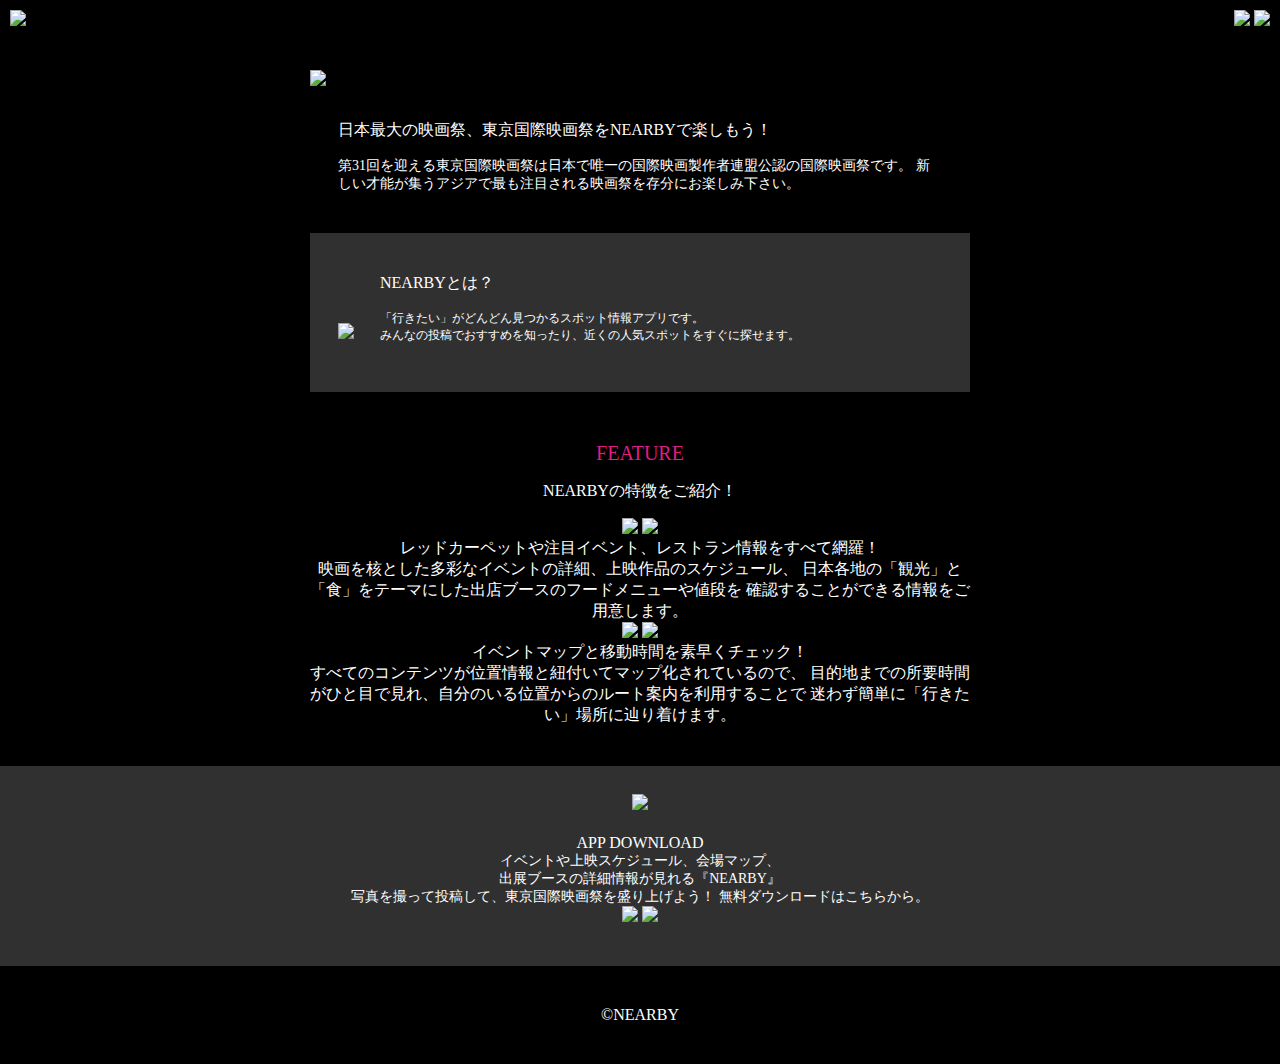
==== nearby_copy/practice.html @ 4fc9bc73 "ファイル整理" ====
<!DOCTYPE html>
<html lang="ja">
  <head>
    <meta charset="utf-8">
    <title>(copy)日本最大の映画祭…とかいうやつ)</title>
    <link rel="icon" href="favicon.png">
    <meta name="description" content="課題のためのページです">
    <link rel="stylesheet" href="stylesheet.css" >
  </head>
  <body>
    <header>
      <img class="icon1" src="logo.svg">
      <div class="store">
        <img src="app_store.svg">
        <img src="google_play.svg">
      </div>
    </header>
    <div class="container">
      <img class="eyecatch" src="eyecatch.svg">
      <div class="title_script">
        <div class="title_main">日本最大の映画祭、東京国際映画祭をNEARBYで楽しもう！</div>
        <div class="description">
          第31回を迎える東京国際映画祭は日本で唯一の国際映画製作者連盟公認の国際映画祭です。
          新しい才能が集うアジアで最も注目される映画祭を存分にお楽しみ下さい。
        </div>
      </div>
      <div class="concept">
        <img class="conceptlogo" src="logo_vertical.svg">
        <div class="conceptdescription">
          <div class="bold">NEARBYとは？</div>
          <p class="fs12">「行きたい」がどんどん見つかるスポット情報アプリです。</p>
          <p class="fs12">みんなの投稿でおすすめを知ったり、近くの人気スポットをすぐに探せます。<p>
        </div>
      </div>
      <div class="feasture">
        <div class=feature_title>
          FEATURE
        </div>
        <p>NEARBYの特徴をご紹介！</p>
        <div class=point1>
          <img src="point1.svg">
          <img src="iphone_1.svg">
        </div>
        <div>レッドカーペットや注目イベント、レストラン情報をすべて網羅！</div>
        <div>
        映画を核とした多彩なイベントの詳細、上映作品のスケジュール、
        日本各地の「観光」と「食」をテーマにした出店ブースのフードメニューや値段を
        確認することができる情報をご用意します。
        </div>
        <div class=point2>
          <img src="point2.svg">
          <img src="iphone_2.svg">
        </div>
        <div>イベントマップと移動時間を素早くチェック！</div>
        <div>
        すべてのコンテンツが位置情報と紐付いてマップ化されているので、
        目的地までの所要時間がひと目で見れ、自分のいる位置からのルート案内を利用することで
        迷わず簡単に「行きたい」場所に辿り着けます。
        </div>
      </div>
    </div>
    <footer>
      <div class="footer-contents">
        <div class="logo_horizontal">
          <img src="logo_horizontal.svg">
        </div>
        <div>APP DOWNLOAD</div>
        <p>イベントや上映スケジュール、会場マップ、</p>
        <p>出展ブースの詳細情報が見れる『NEARBY』</p>
        <p>写真を撮って投稿して、東京国際映画祭を盛り上げよう！ 無料ダウンロードはこちらから。</p>
        <div class="download-logo">
          <img src="app_store.svg">
          <img src="google_play.svg">
        </div>
      </div>
      <div class="copyright">
        ©NEARBY
      </div>
    </footer>
  </body>
---- nearby_copy/stylesheet.css ----
body {
  height: 100vh;
  flex-direction: column;
  background-color: #000;
  max-width: 100% !important;
  margin: 0 auto;
  color: #fff;
}

header{
  background-color: #000 !important;
  padding: : 10px 10px !important;
  margin: 10px 10px;
  justify-content: space-between;
  height: 50px;
  display: flex;
  position: sticky;
  top: 0;
}

.icon1{
  height:50px;
}

.store{
  display: inline-block;
  float: right;
}

.container{
  max-width: 660px !important;
  padding: 0;
  margin: 0 auto;
}

.eyecatch{
  width: 100%;
  object-fit: contain;
}

.title_script{
  padding: 30px 28px 40px 28px;
}

.title_main{
  margin-bottom: 16px;
}

.description{
  font-size: 14px;
  -webkit-font-smoothing: antialiased;
}

.concept{
  background-color: #303030;
  padding: 40px 28px 32px 28px;
}

.conceptlogo{
  width: 80px;
  max-height: 100%;
  margin-right: 22px;
}

.bold{
  margin-bottom: 16px;

}

.conceptdescription{
  display: inline-block;
}

.fs12{
  margin: 0;
  font-size: 12px;
}

.feasture{
  padding: 50px 0 40px 0;
  text-align: center;
}

.feature_title{
  color:#DE1E83;
  font-size: 20px;
}

.pointsvg{
  position: absolute;
  max-width: 100%;
}

.point{
  position: relative;
}

.point2{
  position: relative;
}



.footer-contents{
  background-color: #303030;
  text-align: center;
  padding: 28px 30px 40px 30px;
}

.logo_horizontal{
  margin-bottom: 20px;
}

.appdownload{
  margin-bottom: 20px;
}

.footer-contents p{
  margin: 0;
  padding: 0;
  font-size: 14px;
  -webkit-font-smoothing: antialiased;
}

.mb32{
  margin-bottom: 32px !important;
}

.copyright{
  text-align: center;
  padding: 40px 0px;
}
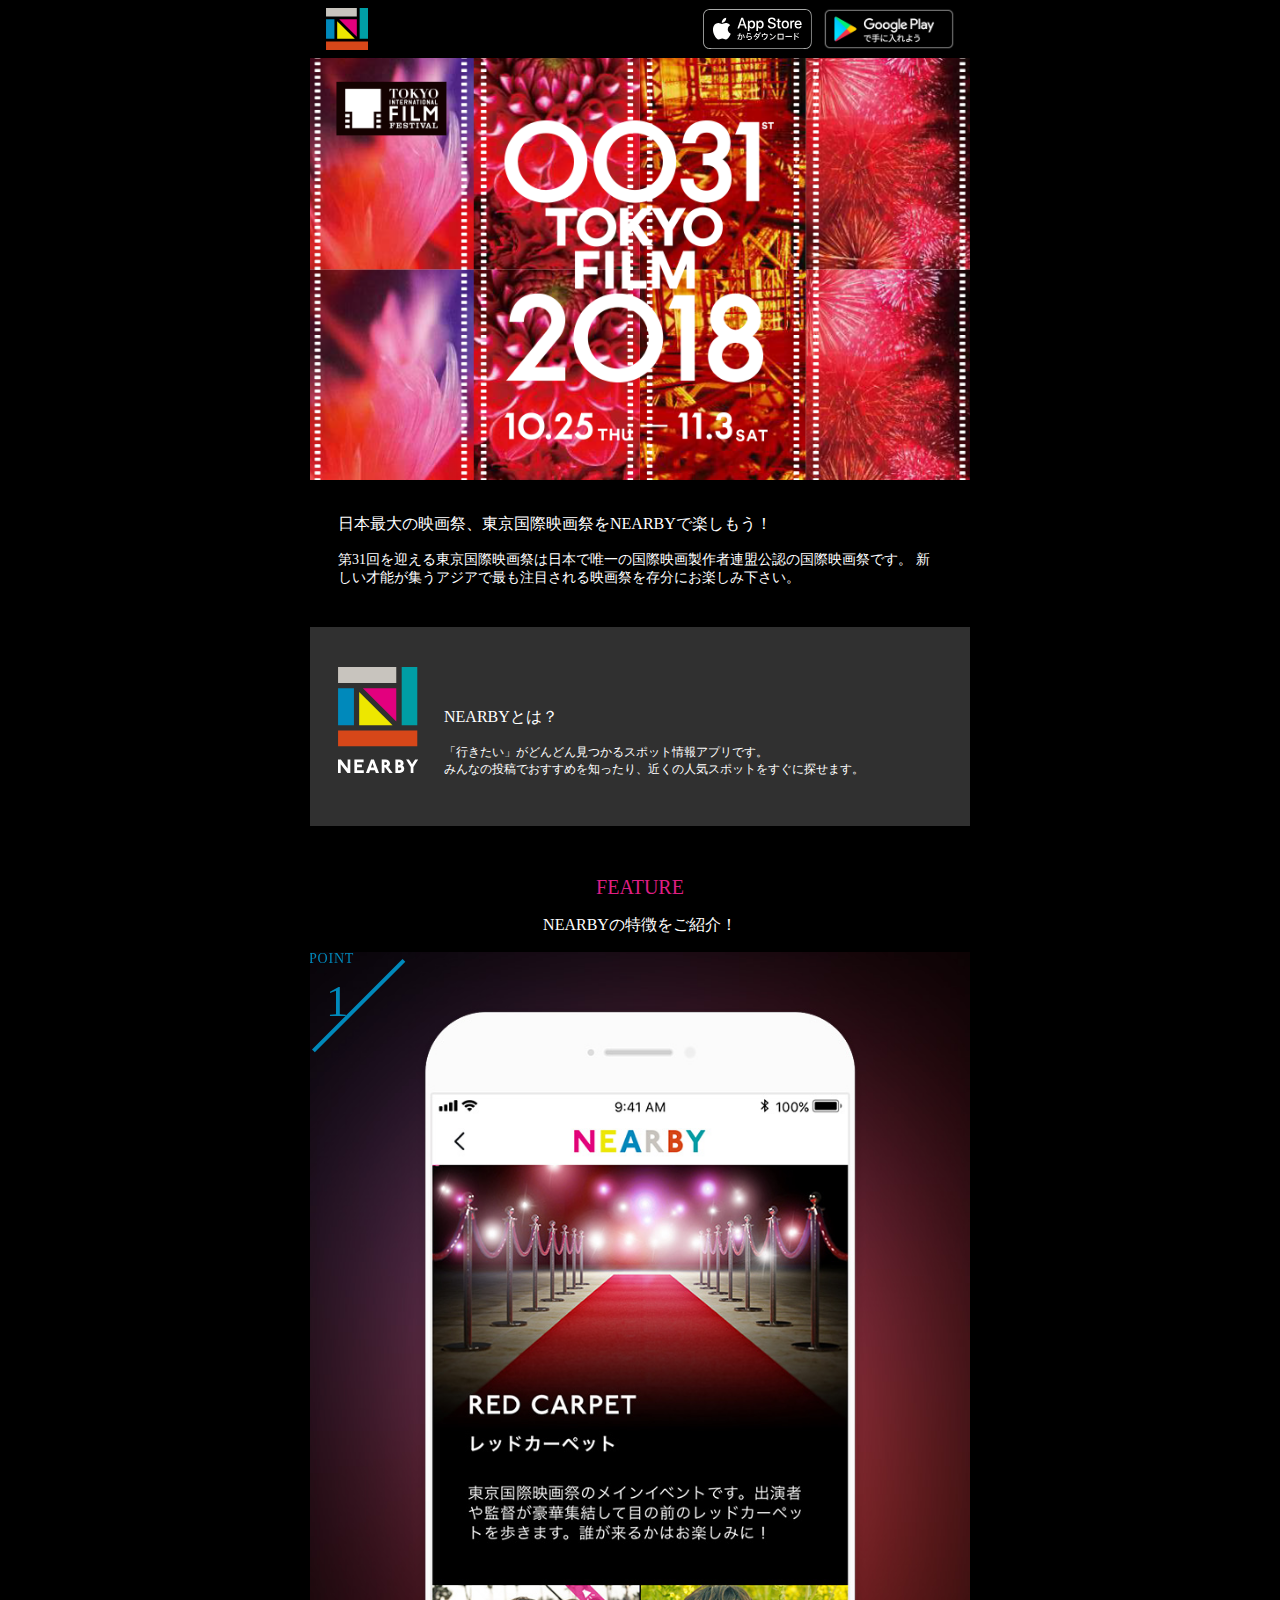
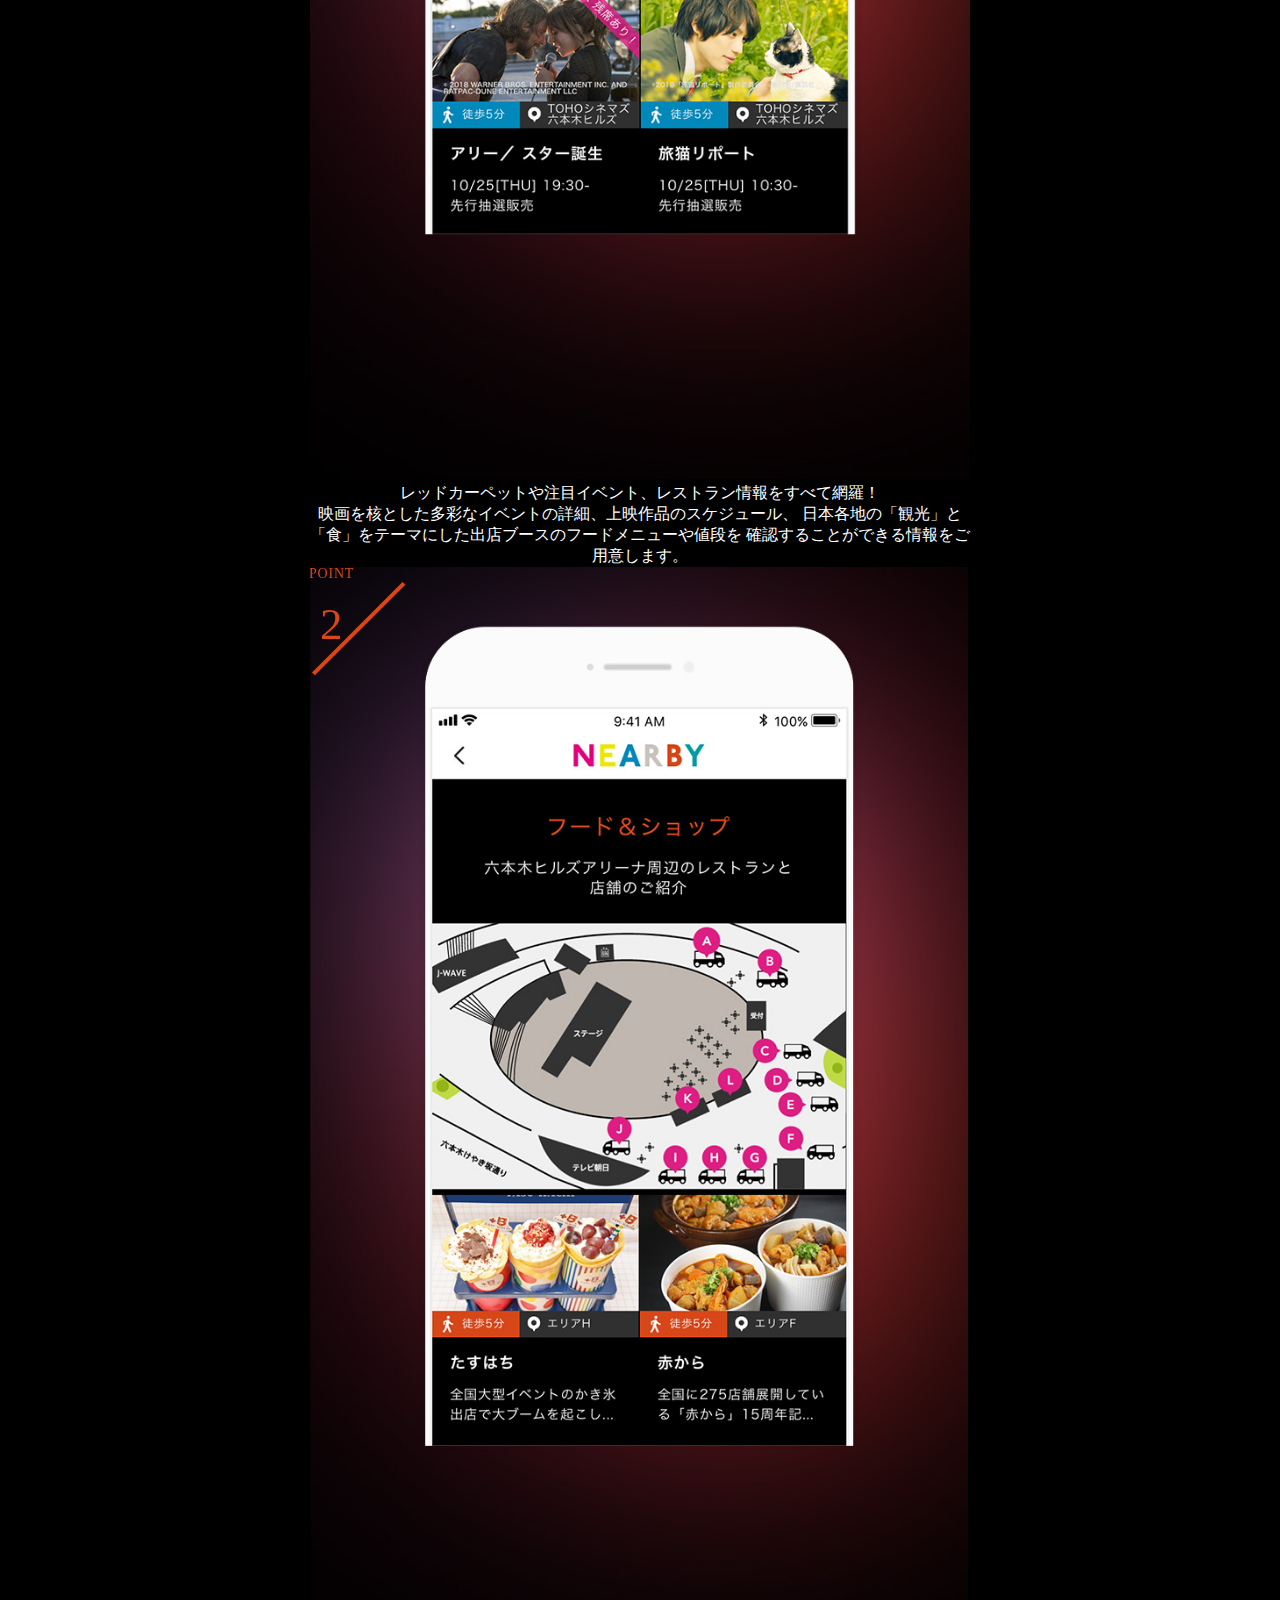
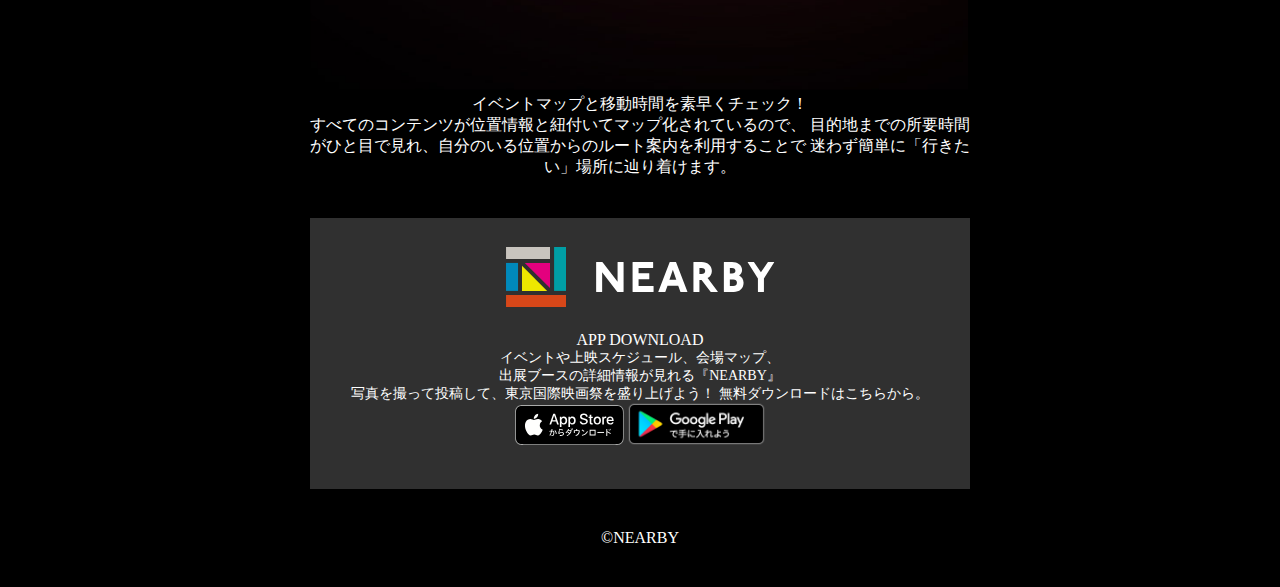
==== commit 0054980d: "Merge pull request #4 from supermuscles/feature/html_correct" ====
--- a/nearby_copy/practice.html
+++ b/nearby_copy/practice.html
@@ -3,78 +3,80 @@
   <head>
     <meta charset="utf-8">
     <title>(copy)日本最大の映画祭…とかいうやつ)</title>
-    <link rel="icon" href="favicon.png">
+    <link rel="icon" type="image/svg" href="image/logo.svg">
     <meta name="description" content="課題のためのページです">
     <link rel="stylesheet" href="stylesheet.css" >
   </head>
   <body>
-    <header>
-      <img class="icon1" src="logo.svg">
-      <div class="store">
-        <img src="app_store.svg">
-        <img src="google_play.svg">
-      </div>
-    </header>
     <div class="container">
-      <img class="eyecatch" src="eyecatch.svg">
-      <div class="title_script">
-        <div class="title_main">日本最大の映画祭、東京国際映画祭をNEARBYで楽しもう！</div>
-        <div class="description">
-          第31回を迎える東京国際映画祭は日本で唯一の国際映画製作者連盟公認の国際映画祭です。
-          新しい才能が集うアジアで最も注目される映画祭を存分にお楽しみ下さい。
+      <header>
+        <img class="icon1" src="image/logo.svg">
+        <div class="store">
+          <a class="appstore_container" href="https://itunes.apple.com/jp/app/nearby/id1345863107?mt=8"></a>
+            <img class="appstore" src="image/app_store.svg">
+          <a class="googleplay_container" href="https://play.google.com/store/apps/details?id=jp.fctry.nearby"></a>
+            <img class="googleplay" src="image/google_play.svg">
         </div>
-      </div>
-      <div class="concept">
-        <img class="conceptlogo" src="logo_vertical.svg">
-        <div class="conceptdescription">
-          <div class="bold">NEARBYとは？</div>
-          <p class="fs12">「行きたい」がどんどん見つかるスポット情報アプリです。</p>
-          <p class="fs12">みんなの投稿でおすすめを知ったり、近くの人気スポットをすぐに探せます。<p>
+      </header>
+        <img class="eyecatch" src="image/eyecatch.svg">
+        <div class="title_script">
+          <div class="title_main">日本最大の映画祭、東京国際映画祭をNEARBYで楽しもう！</div>
+          <div class="description">
+            第31回を迎える東京国際映画祭は日本で唯一の国際映画製作者連盟公認の国際映画祭です。
+            新しい才能が集うアジアで最も注目される映画祭を存分にお楽しみ下さい。
+          </div>
         </div>
-      </div>
-      <div class="feasture">
-        <div class=feature_title>
-          FEATURE
+        <div class="concept">
+          <img class="conceptlogo" src="image/logo_vertical.svg">
+          <div class="conceptdescription">
+            <div class="bold">NEARBYとは？</div>
+            <p class="fs12">「行きたい」がどんどん見つかるスポット情報アプリです。</p>
+            <p class="fs12">みんなの投稿でおすすめを知ったり、近くの人気スポットをすぐに探せます。<p>
+          </div>
         </div>
-        <p>NEARBYの特徴をご紹介！</p>
-        <div class=point1>
-          <img src="point1.svg">
-          <img src="iphone_1.svg">
+        <div class="feasture">
+          <div class=feature_title>
+            FEATURE
+          </div>
+          <p>NEARBYの特徴をご紹介！</p>
+          <div class=point1>
+            <img class="point1tag" src="image/point1.svg">
+            <img class="iphone1" src="image/iphone_1.svg">
+          </div>
+          <div>レッドカーペットや注目イベント、レストラン情報をすべて網羅！</div>
+          <div>
+          映画を核とした多彩なイベントの詳細、上映作品のスケジュール、
+          日本各地の「観光」と「食」をテーマにした出店ブースのフードメニューや値段を
+          確認することができる情報をご用意します。
+          </div>
+          <div class=point2>
+            <img class="point2tag" src="image/point2.svg">
+            <img class="iphone2" src="image/iphone_2.svg">
+          </div>
+          <div>イベントマップと移動時間を素早くチェック！</div>
+          <div>
+          すべてのコンテンツが位置情報と紐付いてマップ化されているので、
+          目的地までの所要時間がひと目で見れ、自分のいる位置からのルート案内を利用することで
+          迷わず簡単に「行きたい」場所に辿り着けます。
+          </div>
         </div>
-        <div>レッドカーペットや注目イベント、レストラン情報をすべて網羅！</div>
-        <div>
-        映画を核とした多彩なイベントの詳細、上映作品のスケジュール、
-        日本各地の「観光」と「食」をテーマにした出店ブースのフードメニューや値段を
-        確認することができる情報をご用意します。
+       <footer>
+        <div class="footer-contents">
+          <div class="logo_horizontal">
+            <img src="image/logo_horizontal.svg">
+          </div>
+          <div>APP DOWNLOAD</div>
+          <p>イベントや上映スケジュール、会場マップ、</p>
+          <p>出展ブースの詳細情報が見れる『NEARBY』</p>
+          <p>写真を撮って投稿して、東京国際映画祭を盛り上げよう！ 無料ダウンロードはこちらから。</p>
+          <div class="download-logo">
+            <img href="https://itunes.apple.com/jp/app/nearby/id1345863107?mt=8" src="image/app_store.svg">
+            <img src="image/google_play.svg">
+          </div>
         </div>
-        <div class=point2>
-          <img src="point2.svg">
-          <img src="iphone_2.svg">
+        <div class="copyright">
+          ©NEARBY
         </div>
-        <div>イベントマップと移動時間を素早くチェック！</div>
-        <div>
-        すべてのコンテンツが位置情報と紐付いてマップ化されているので、
-        目的地までの所要時間がひと目で見れ、自分のいる位置からのルート案内を利用することで
-        迷わず簡単に「行きたい」場所に辿り着けます。
-        </div>
-      </div>
+      </footer>
     </div>
-    <footer>
-      <div class="footer-contents">
-        <div class="logo_horizontal">
-          <img src="logo_horizontal.svg">
-        </div>
-        <div>APP DOWNLOAD</div>
-        <p>イベントや上映スケジュール、会場マップ、</p>
-        <p>出展ブースの詳細情報が見れる『NEARBY』</p>
-        <p>写真を撮って投稿して、東京国際映画祭を盛り上げよう！ 無料ダウンロードはこちらから。</p>
-        <div class="download-logo">
-          <img src="app_store.svg">
-          <img src="google_play.svg">
-        </div>
-      </div>
-      <div class="copyright">
-        ©NEARBY
-      </div>
-    </footer>
   </body>
--- a/nearby_copy/stylesheet.css
+++ b/nearby_copy/stylesheet.css
@@ -1,5 +1,4 @@
 body {
-  height: 100vh;
   flex-direction: column;
   background-color: #000;
   max-width: 100% !important;
@@ -7,30 +6,39 @@
   color: #fff;
 }
 
-header{
-  background-color: #000 !important;
-  padding: : 10px 10px !important;
-  margin: 10px 10px;
-  justify-content: space-between;
-  height: 50px;
-  display: flex;
-  position: sticky;
-  top: 0;
-}
-
-.icon1{
-  height:50px;
-}
-
-.store{
-  display: inline-block;
-  float: right;
-}
-
 .container{
   max-width: 660px !important;
   padding: 0;
   margin: 0 auto;
+}  
+
+header{
+  background-color: #000 !important;
+  padding: 8px 16px !important;
+  justify-content: space-between;
+  display: flex;
+  position: sticky;
+  top: 0;
+  align-items: center;
+}    
+
+.icon1{
+  height:42px;
+}  
+
+.store{
+  height:40px;
+  display:flex;
+
+}    
+
+.appstore{
+  height:40px;
+  margin-right:12px;
+}
+
+.googleplay{
+  height:40px;
 }
 
 .eyecatch{
@@ -64,7 +72,6 @@
 
 .bold{
   margin-bottom: 16px;
-
 }
 
 .conceptdescription{
@@ -91,15 +98,21 @@
   max-width: 100%;
 }
 
-.point{
-  position: relative;
+.point1tag{
+  position: absolute;
 }
 
-.point2{
-  position: relative;
+.iphone1{
+  width:100%;
 }
 
+.point2tag{
+  position:absolute;
+}
 
+.iphone2{
+  width:100%;
+}
 
 .footer-contents{
   background-color: #303030;
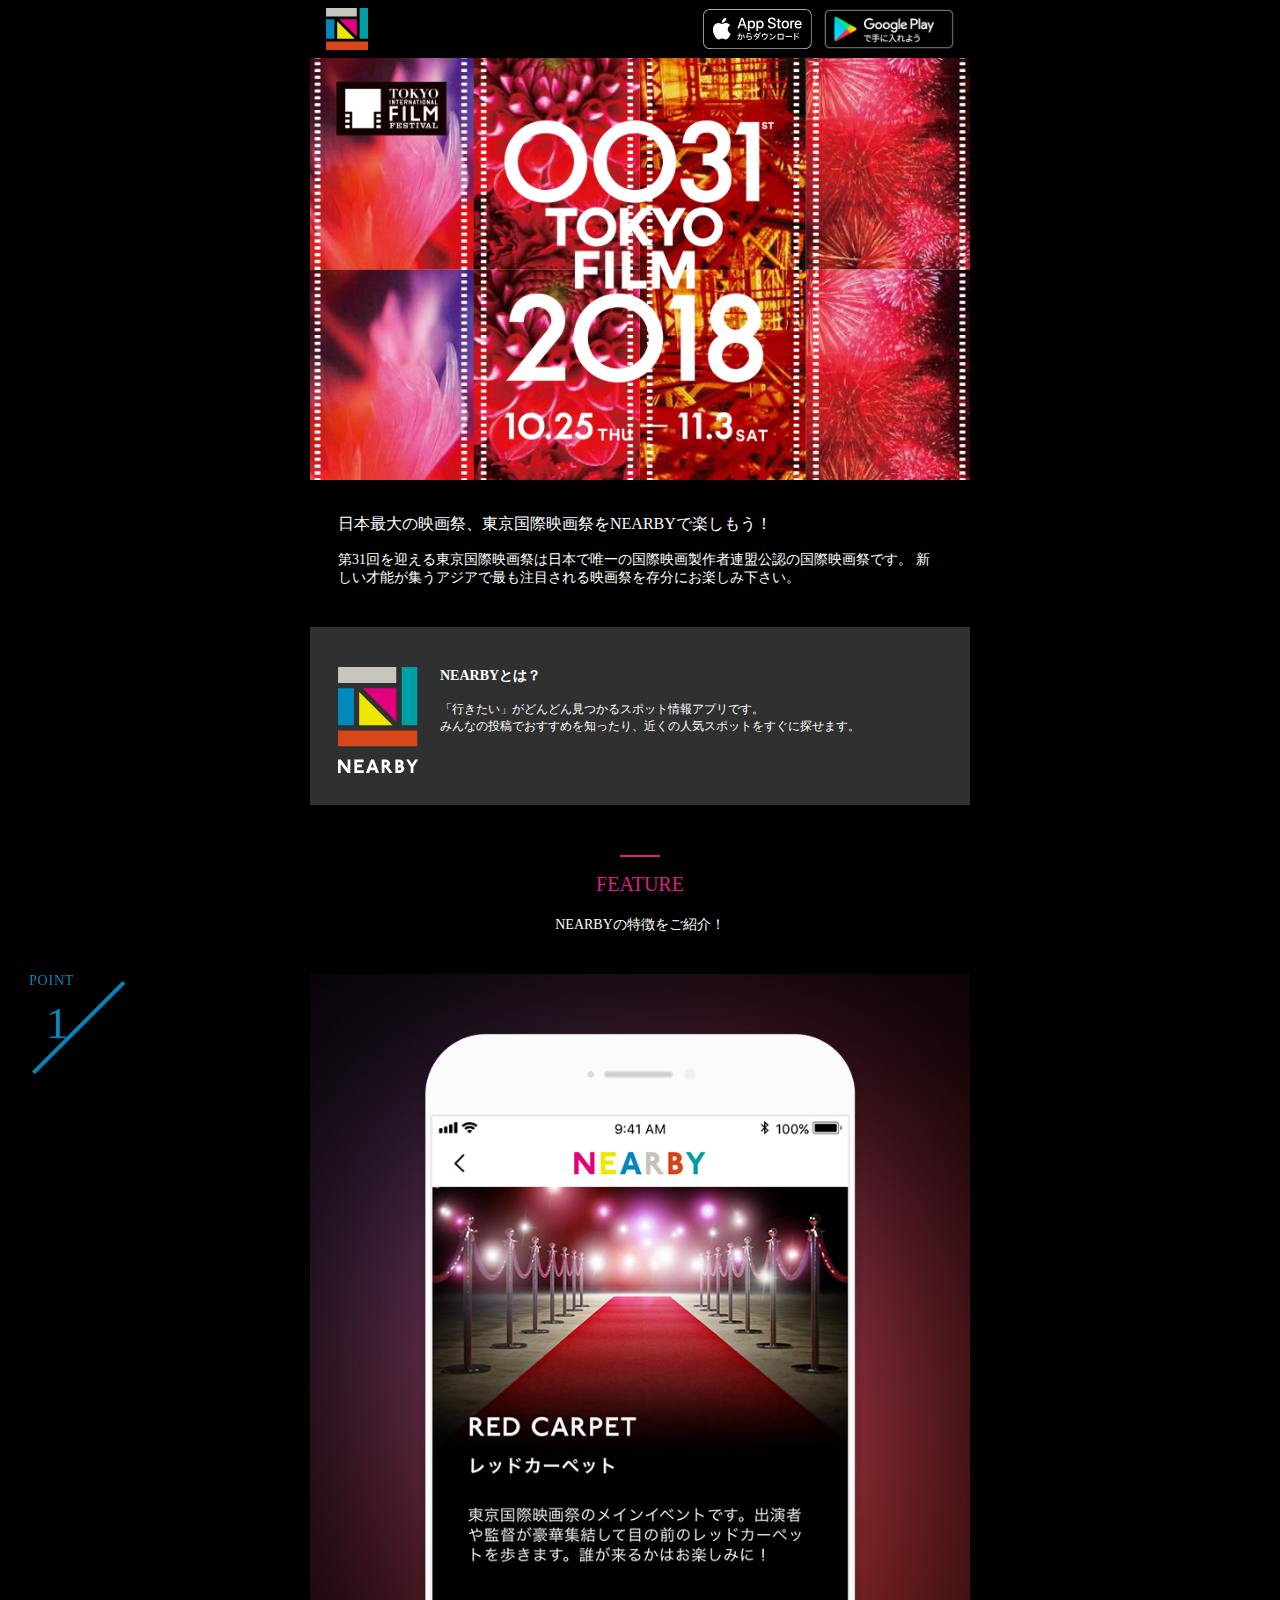
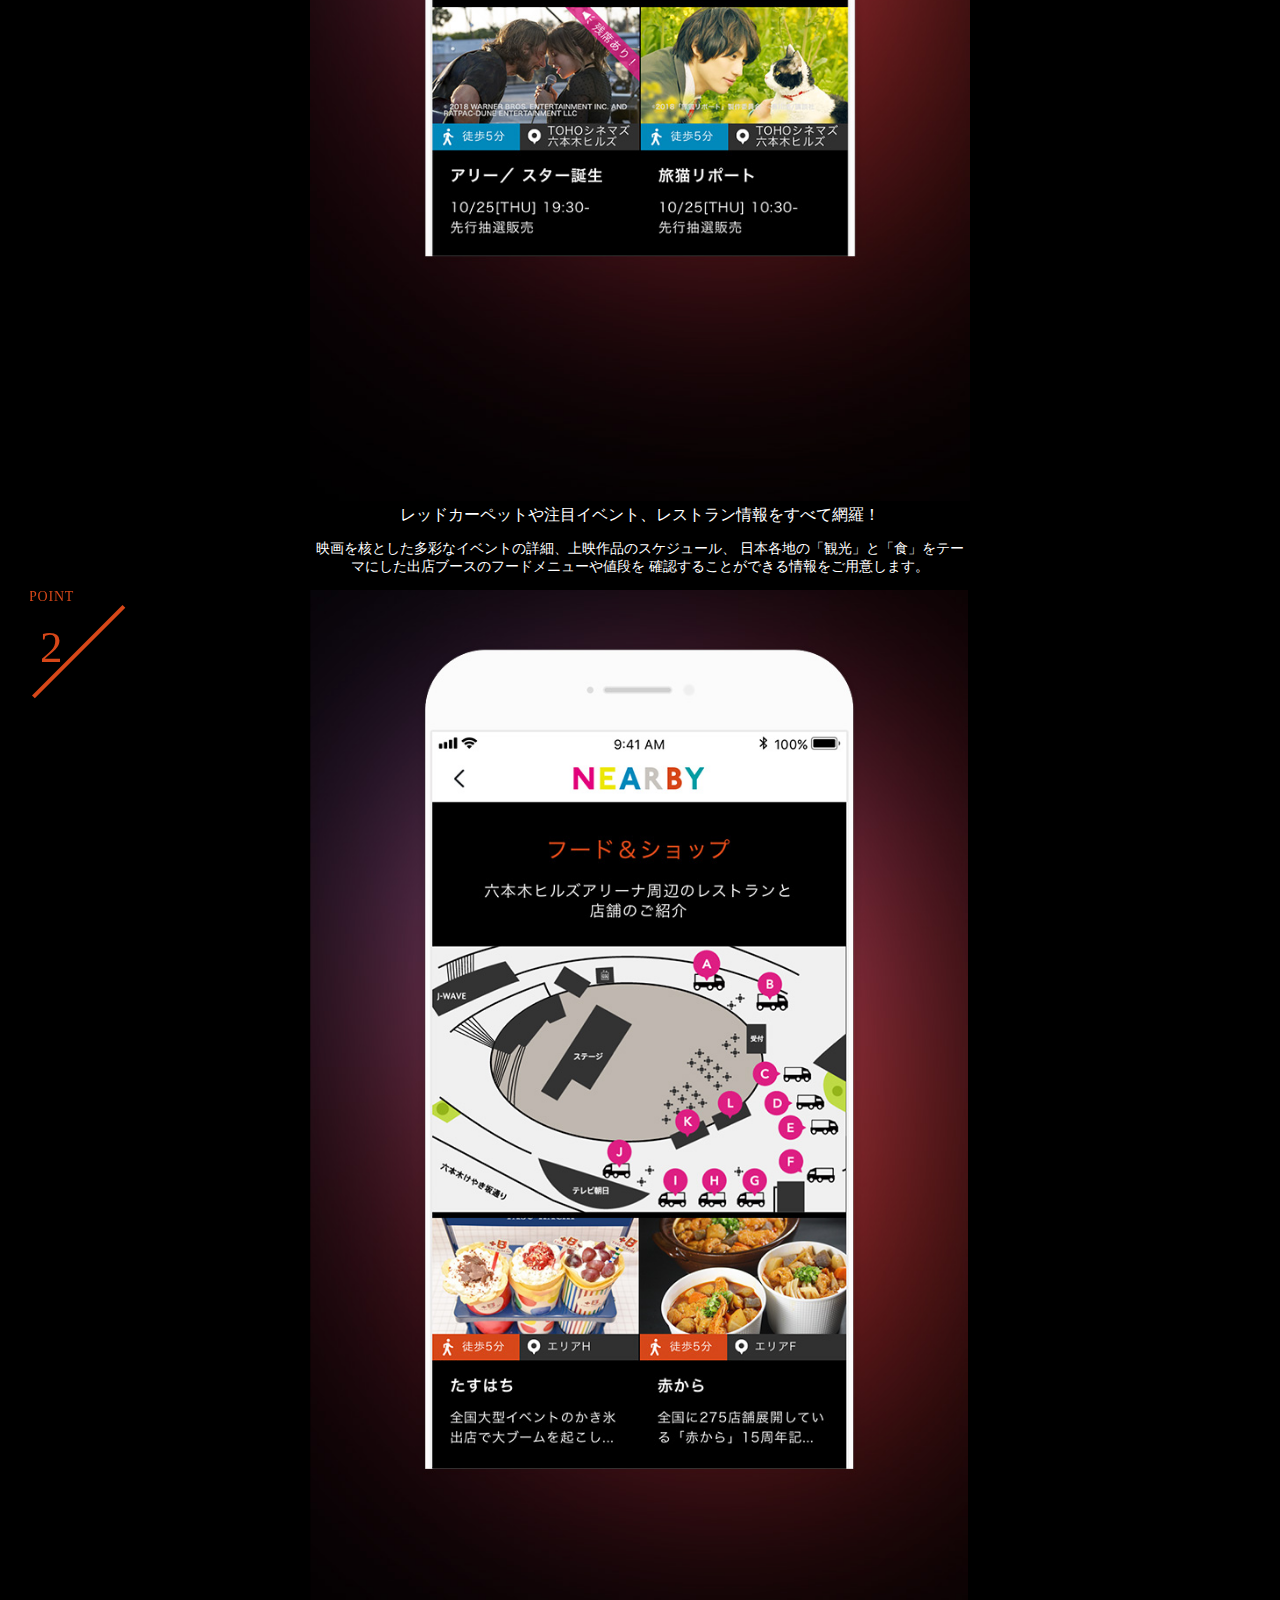
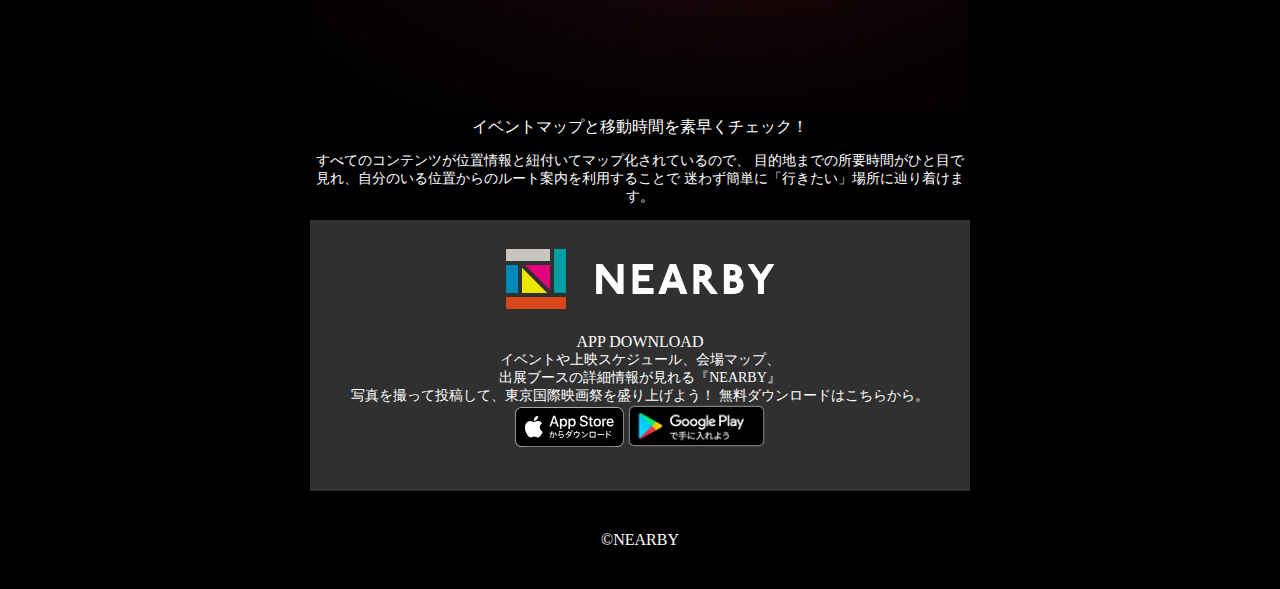
==== commit 3d6e4654: "・（html）特徴紹介にclass追加 ・（html）divをpに変更 ・（css）featureの微調整" ====
--- a/nearby_copy/practice.html
+++ b/nearby_copy/practice.html
@@ -31,34 +31,37 @@
           <div class="conceptdescription">
             <div class="bold">NEARBYとは？</div>
             <p class="fs12">「行きたい」がどんどん見つかるスポット情報アプリです。</p>
-            <p class="fs12">みんなの投稿でおすすめを知ったり、近くの人気スポットをすぐに探せます。<p>
+            <p class="fs12">みんなの投稿でおすすめを知ったり、近くの人気スポットをすぐに探せます。</p>
           </div>
         </div>
         <div class="feasture">
           <div class=feature_title>
+            <div class="pinkborder"></div>
+            <div class="featuretitle">
             FEATURE
+            </div>
+            <p class="introduction">NEARBYの特徴をご紹介！</p>
           </div>
-          <p>NEARBYの特徴をご紹介！</p>
           <div class=point1>
             <img class="point1tag" src="image/point1.svg">
             <img class="iphone1" src="image/iphone_1.svg">
           </div>
           <div>レッドカーペットや注目イベント、レストラン情報をすべて網羅！</div>
-          <div>
+          <p>
           映画を核とした多彩なイベントの詳細、上映作品のスケジュール、
           日本各地の「観光」と「食」をテーマにした出店ブースのフードメニューや値段を
           確認することができる情報をご用意します。
-          </div>
+          </p>
           <div class=point2>
             <img class="point2tag" src="image/point2.svg">
             <img class="iphone2" src="image/iphone_2.svg">
           </div>
           <div>イベントマップと移動時間を素早くチェック！</div>
-          <div>
+          <p>
           すべてのコンテンツが位置情報と紐付いてマップ化されているので、
           目的地までの所要時間がひと目で見れ、自分のいる位置からのルート案内を利用することで
           迷わず簡単に「行きたい」場所に辿り着けます。
-          </div>
+          </p>
         </div>
        <footer>
         <div class="footer-contents">
--- a/nearby_copy/stylesheet.css
+++ b/nearby_copy/stylesheet.css
@@ -4,6 +4,10 @@
   max-width: 100% !important;
   margin: 0 auto;
   color: #fff;
+}
+p{
+  -webkit-font-smoothing: antialiased;
+  font-size: 14px;
 }
 
 .container{
@@ -62,6 +66,7 @@
 .concept{
   background-color: #303030;
   padding: 40px 28px 32px 28px;
+  font-size: 0px;
 }
 
 .conceptlogo{
@@ -72,25 +77,45 @@
 
 .bold{
   margin-bottom: 16px;
+  font-size: 14px;
+  font-weight: bold;
 }
 
 .conceptdescription{
   display: inline-block;
+  vertical-align: top;
 }
 
 .fs12{
   margin: 0;
   font-size: 12px;
+  -webkit-font-smoothing:antialiased;
+}
+
+.feature_title{
+  padding: 50px 0px 40px 0px;
 }
 
 .feasture{
-  padding: 50px 0 40px 0;
   text-align: center;
 }
 
-.feature_title{
+.featuretitle{
   color:#DE1E83;
   font-size: 20px;
+  justify-items: center;
+  margin-bottom: 20px;
+}
+
+.pinkborder{
+  height: 2px;
+  width: 40px;
+  margin: 0px auto 16px auto;
+  background-color: #DE1E83;
+}
+
+.introduction{
+  margin:0;
 }
 
 .pointsvg{
@@ -100,6 +125,7 @@
 
 .point1tag{
   position: absolute;
+  left: 30px;
 }
 
 .iphone1{
@@ -108,6 +134,7 @@
 
 .point2tag{
   position:absolute;
+  left: 30px;
 }
 
 .iphone2{
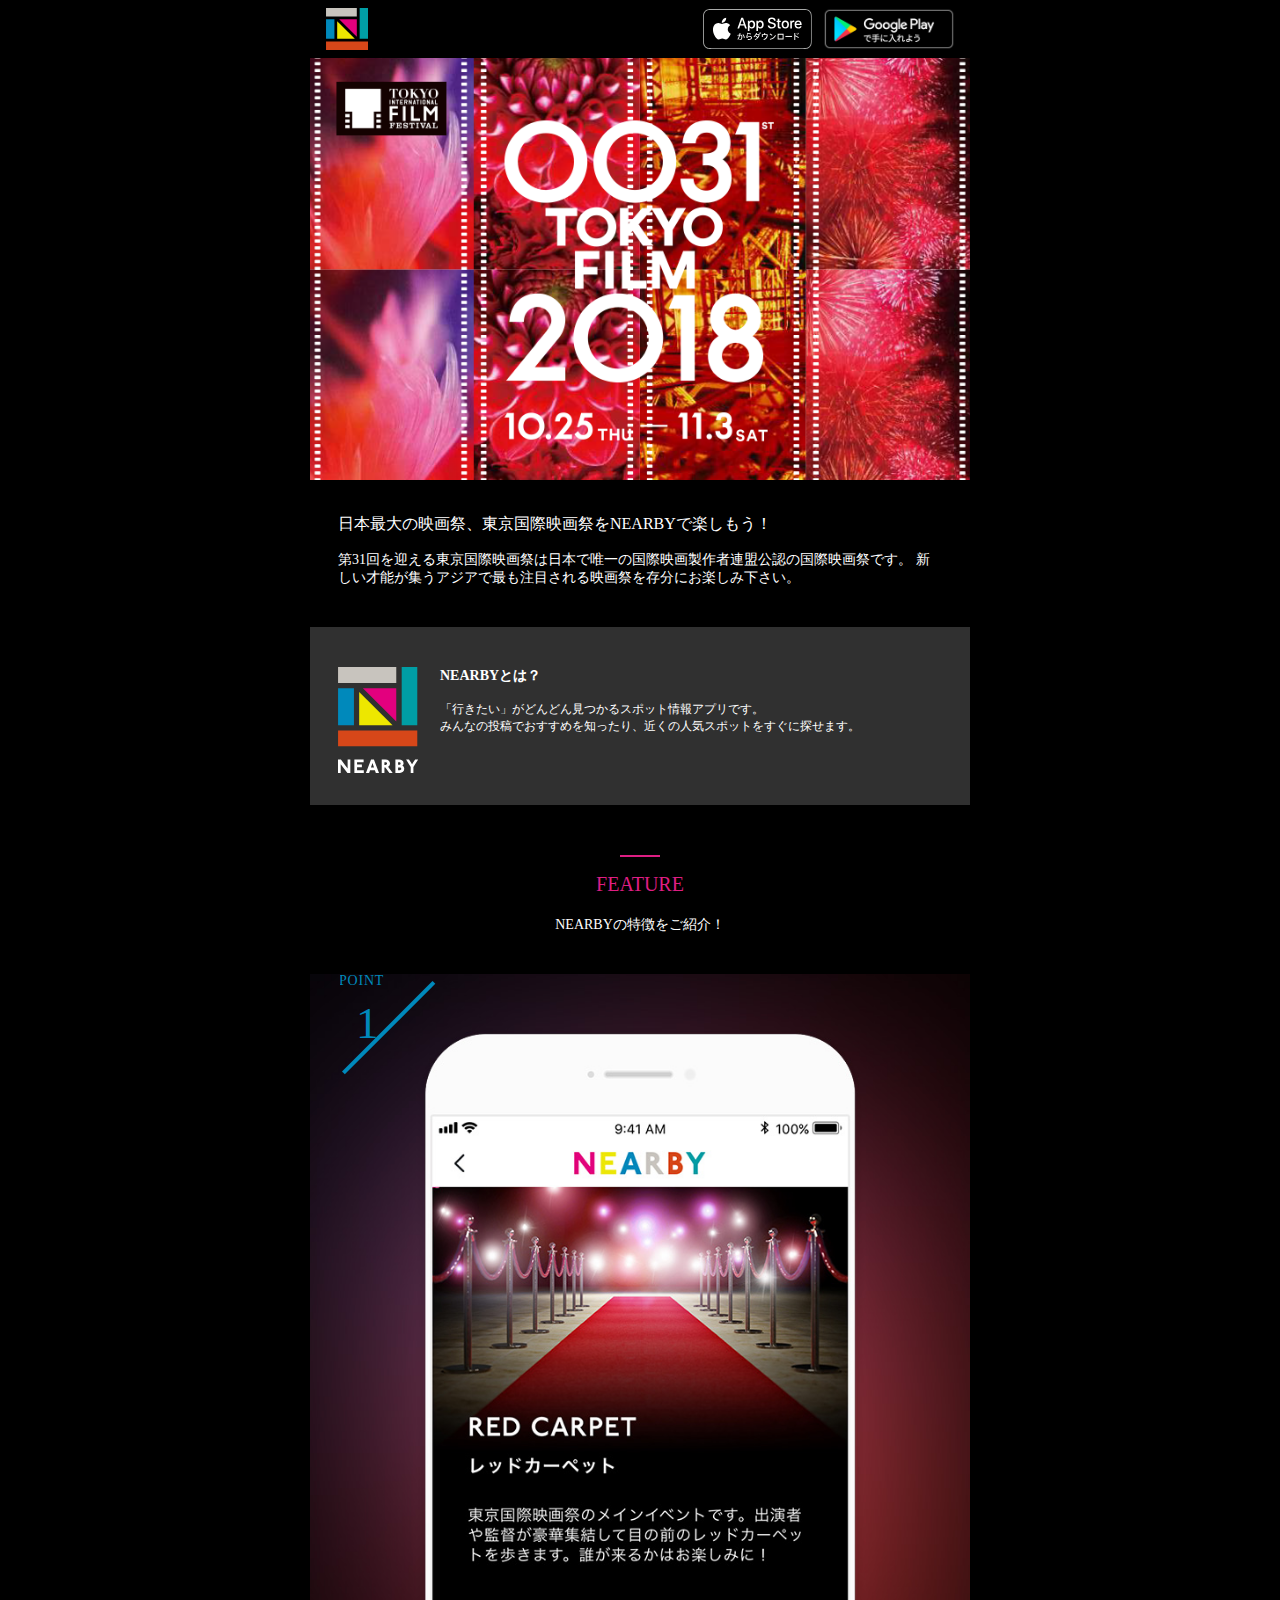
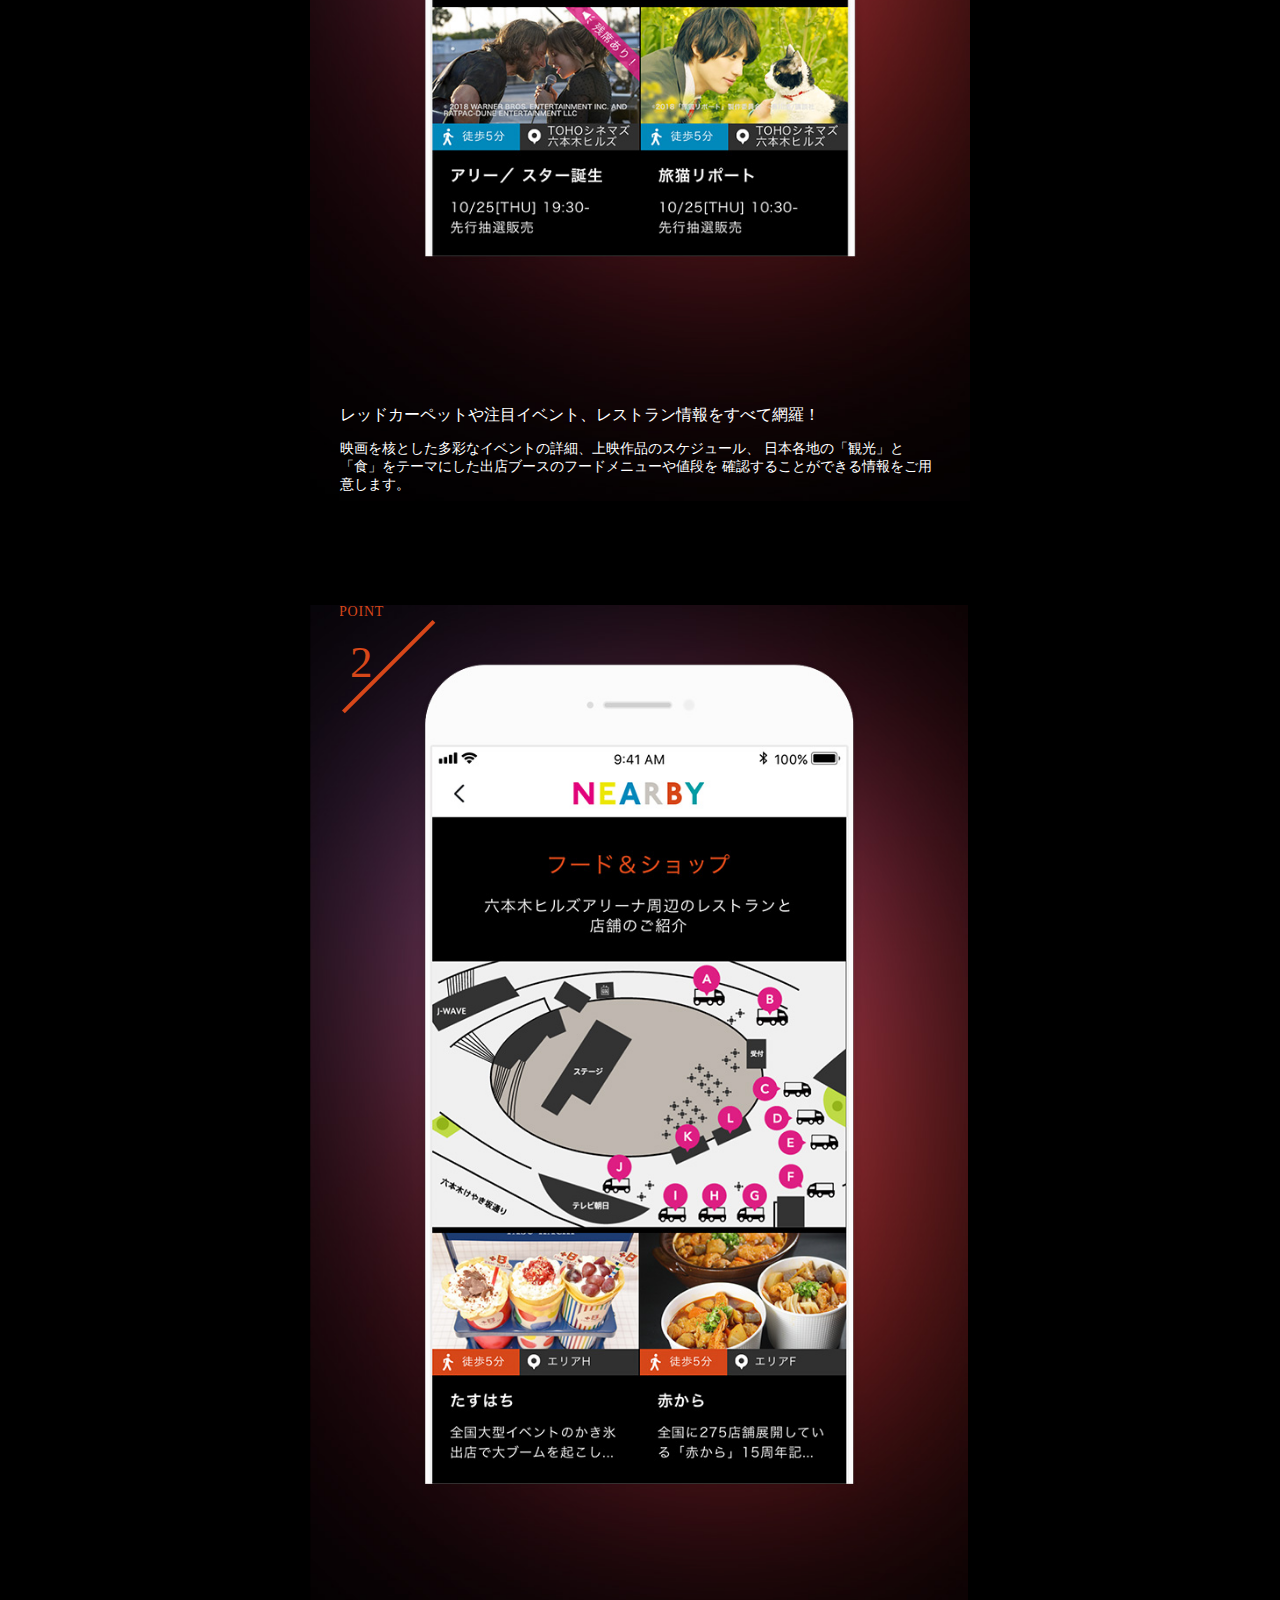
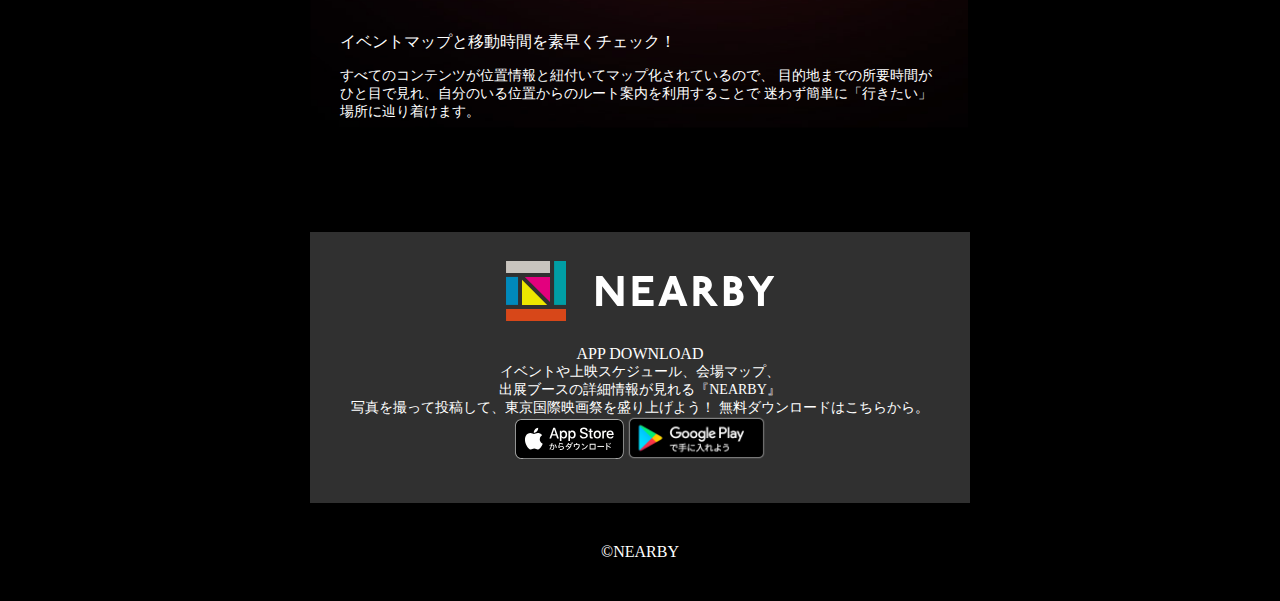
==== commit bde6c0a6: "- chapter1 & 2 微調整（上下空白調整） - chapter説明文左寄せ" ====
--- a/nearby_copy/practice.html
+++ b/nearby_copy/practice.html
@@ -42,26 +42,33 @@
             </div>
             <p class="introduction">NEARBYの特徴をご紹介！</p>
           </div>
-          <div class=point1>
+          <div class=point>
             <img class="point1tag" src="image/point1.svg">
             <img class="iphone1" src="image/iphone_1.svg">
+            <div class="chapter1container">
+              <div class="chapter1">
+                <div>レッドカーペットや注目イベント、レストラン情報をすべて網羅！</div>
+                <p>
+                  映画を核とした多彩なイベントの詳細、上映作品のスケジュール、
+                  日本各地の「観光」と「食」をテーマにした出店ブースのフードメニューや値段を
+                  確認することができる情報をご用意します。
+                </p>
+              </div> 
+            </div>
           </div>
-          <div>レッドカーペットや注目イベント、レストラン情報をすべて網羅！</div>
-          <p>
-          映画を核とした多彩なイベントの詳細、上映作品のスケジュール、
-          日本各地の「観光」と「食」をテーマにした出店ブースのフードメニューや値段を
-          確認することができる情報をご用意します。
-          </p>
-          <div class=point2>
+          <div class=point>
             <img class="point2tag" src="image/point2.svg">
             <img class="iphone2" src="image/iphone_2.svg">
-          </div>
-          <div>イベントマップと移動時間を素早くチェック！</div>
-          <p>
-          すべてのコンテンツが位置情報と紐付いてマップ化されているので、
-          目的地までの所要時間がひと目で見れ、自分のいる位置からのルート案内を利用することで
-          迷わず簡単に「行きたい」場所に辿り着けます。
-          </p>
+            <div class="chapter2container">
+              <div class="chapter2">
+                <div>イベントマップと移動時間を素早くチェック！</div>
+                <p>
+                すべてのコンテンツが位置情報と紐付いてマップ化されているので、
+                目的地までの所要時間がひと目で見れ、自分のいる位置からのルート案内を利用することで
+                迷わず簡単に「行きたい」場所に辿り着けます。
+                </p>
+              </div>
+            </div>
         </div>
        <footer>
         <div class="footer-contents">
--- a/nearby_copy/stylesheet.css
+++ b/nearby_copy/stylesheet.css
@@ -123,6 +123,12 @@
   max-width: 100%;
 }
 
+.point{
+  position: relative;
+  z-index: -100;
+  margin-bottom: 100px;
+}
+
 .point1tag{
   position: absolute;
   left: 30px;
@@ -130,6 +136,17 @@
 
 .iphone1{
   width:100%;
+}
+
+.chapter1container{
+  position: relative;
+}
+
+.chapter1{
+  position: absolute;
+  top:-100px;
+  text-align: left;
+  padding: 0 30px;
 }
 
 .point2tag{
@@ -139,6 +156,17 @@
 
 .iphone2{
   width:100%;
+}
+
+.chapter2container{
+  position: relative;
+}
+
+.chapter2{
+  position: absolute;
+  top:-100px;
+  text-align: left;
+  padding: 0 30px;
 }
 
 .footer-contents{
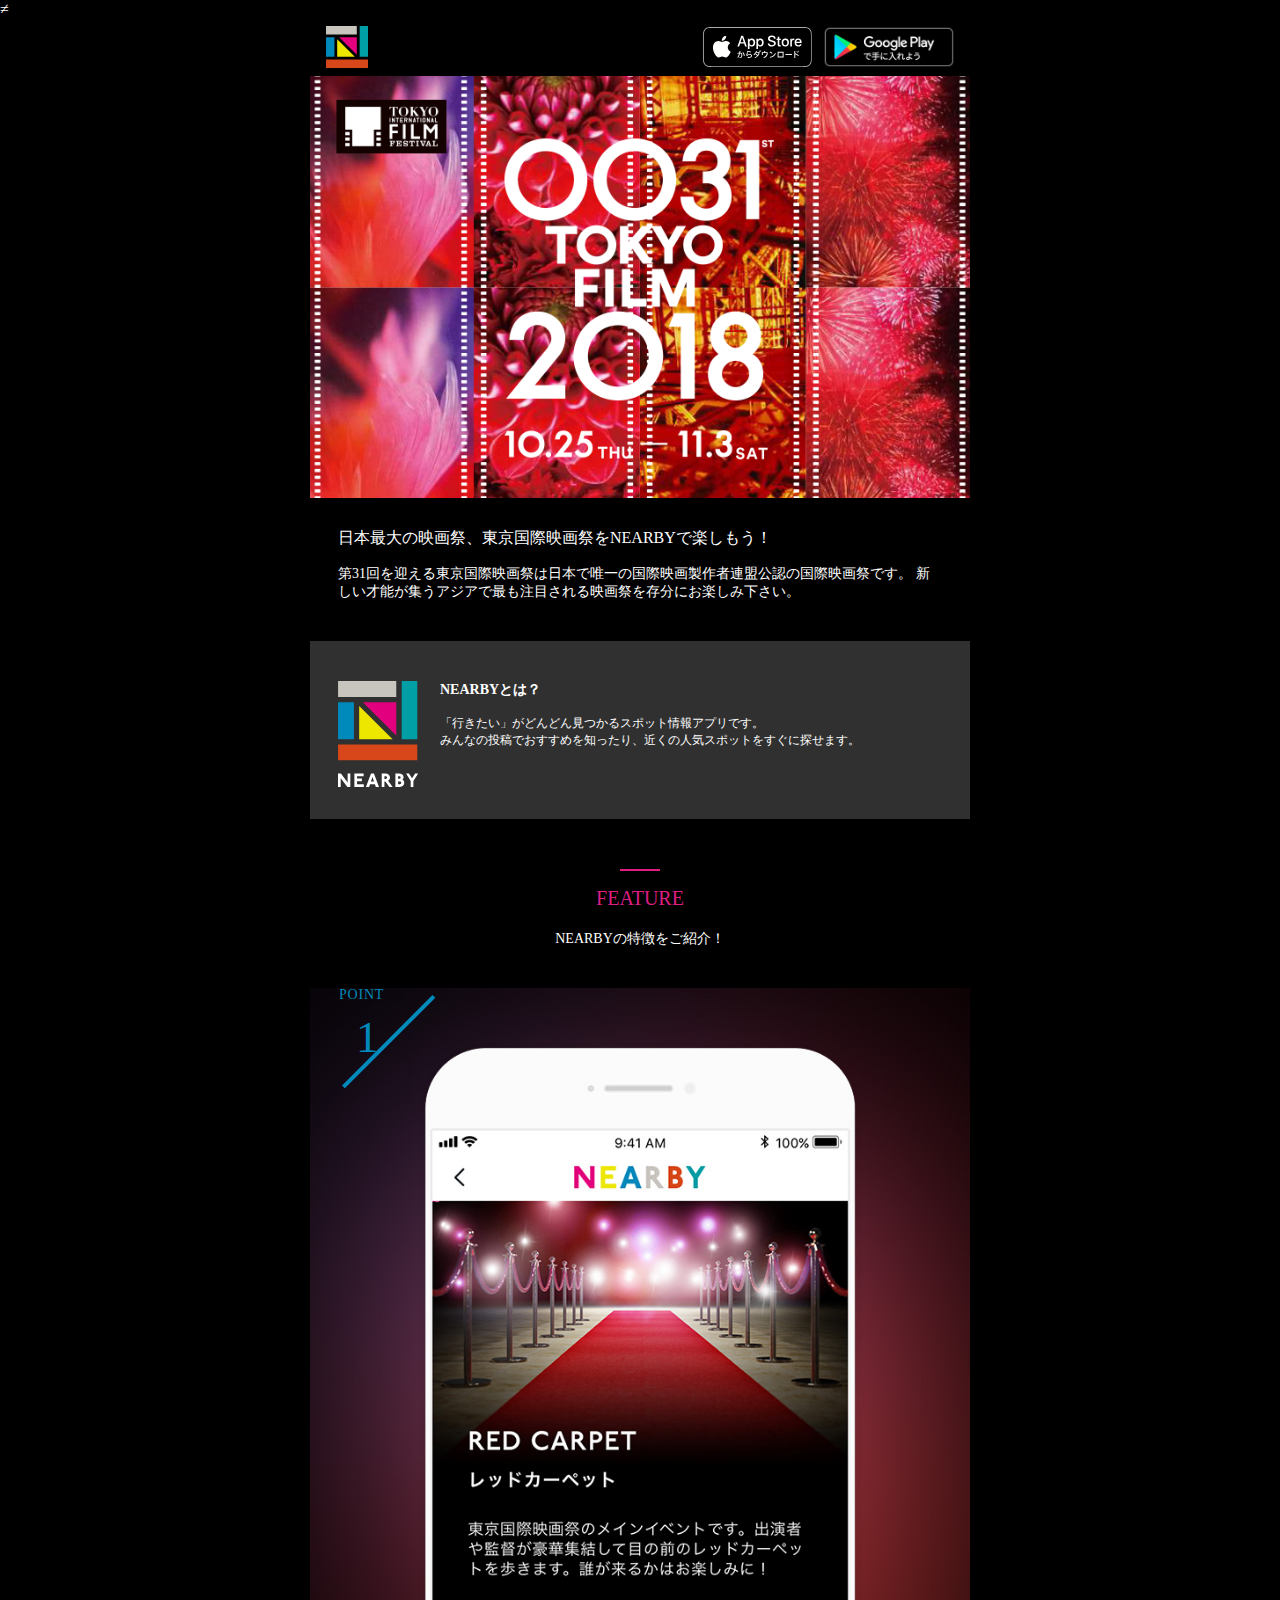
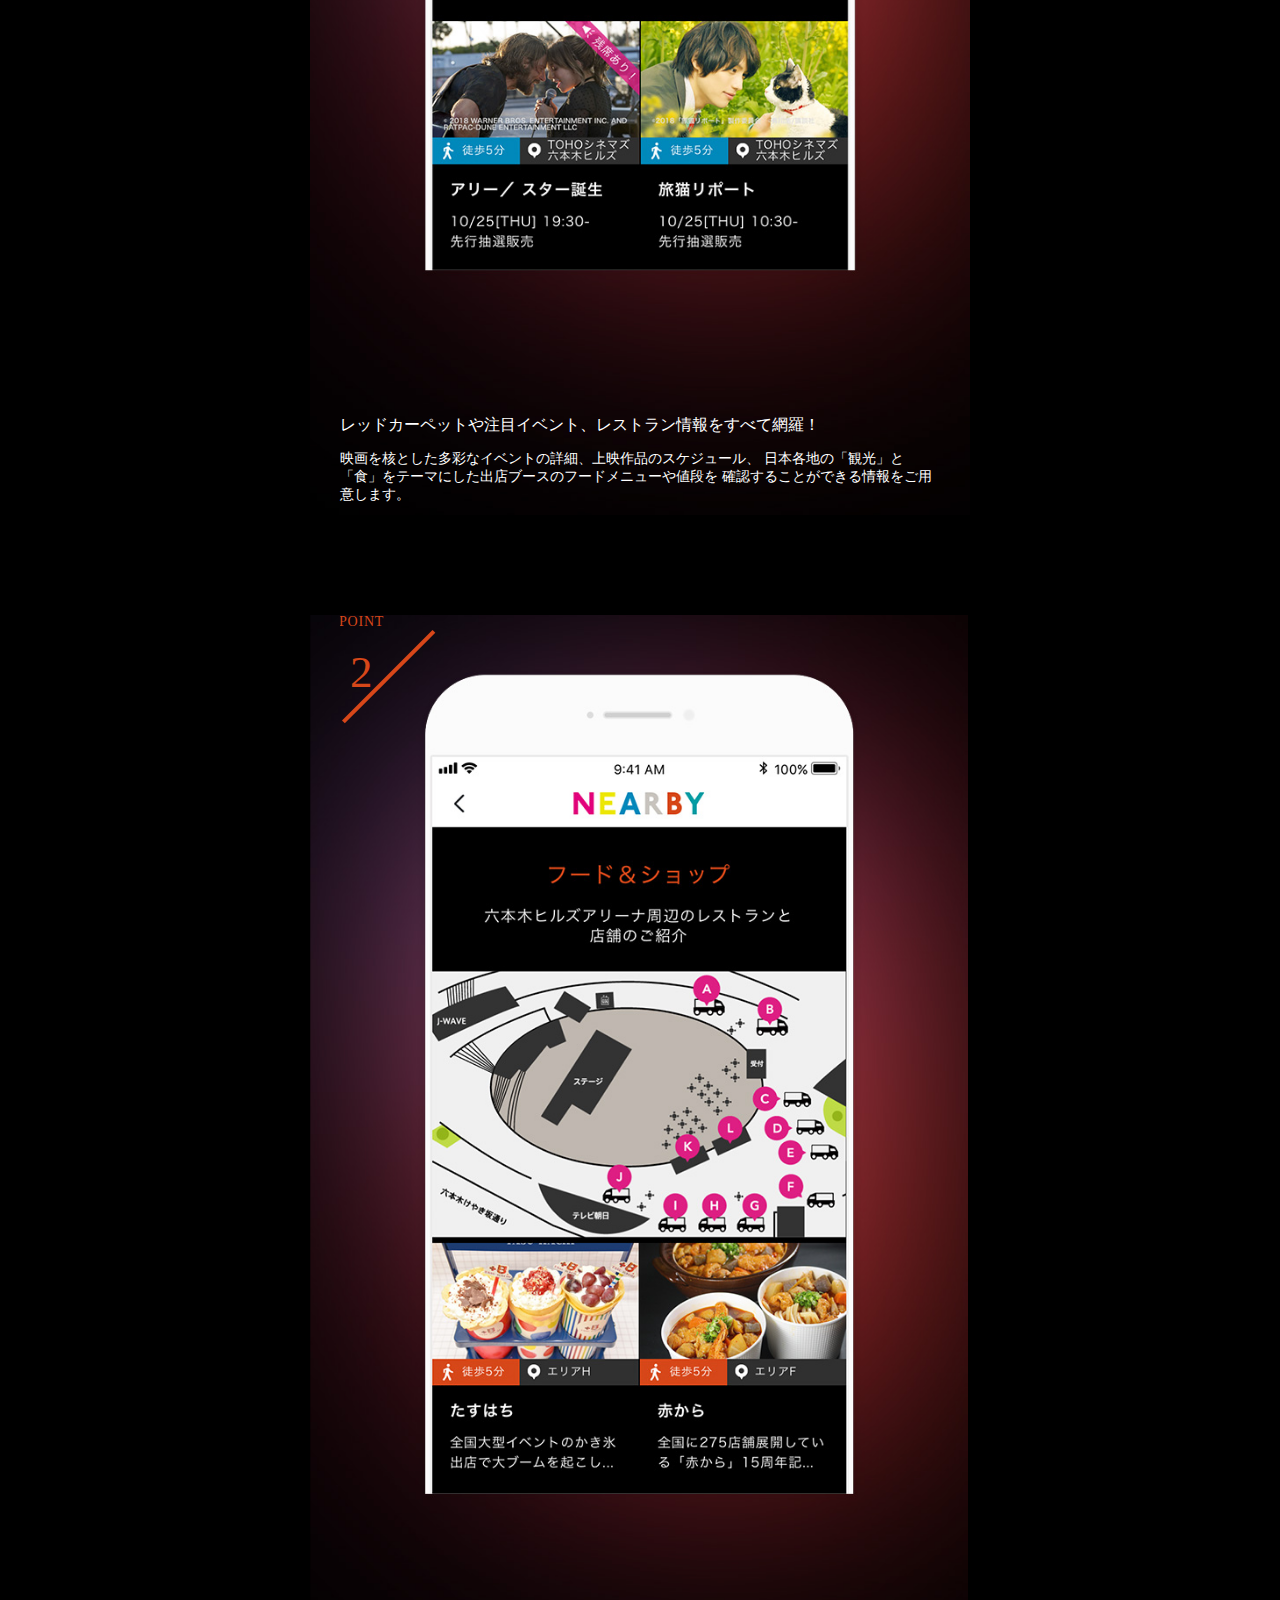
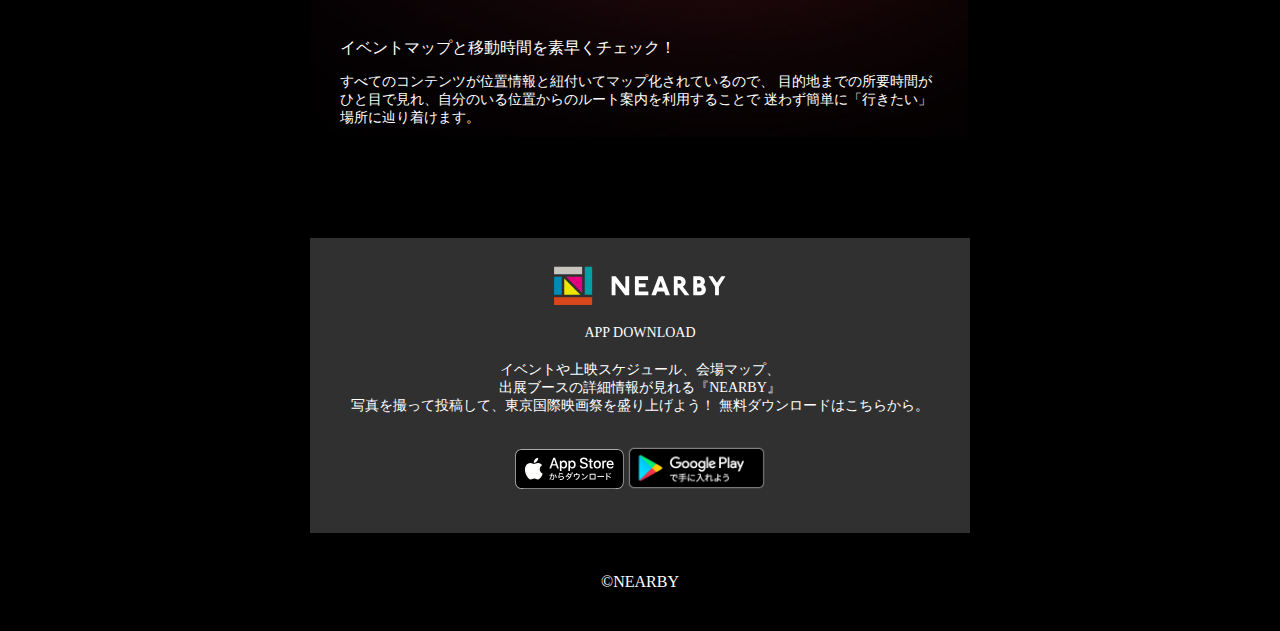
==== commit 0713f17c: "- footer微調整" ====
--- a/nearby_copy/practice.html
+++ b/nearby_copy/practice.html
@@ -1,4 +1,4 @@
-<!DOCTYPE html>
+≠<!DOCTYPE html>
 <html lang="ja">
   <head>
     <meta charset="utf-8">
@@ -73,12 +73,12 @@
        <footer>
         <div class="footer-contents">
           <div class="logo_horizontal">
-            <img src="image/logo_horizontal.svg">
+            <img class="logoimage" src="image/logo_horizontal.svg">
           </div>
-          <div>APP DOWNLOAD</div>
+          <div class="appdownload">APP DOWNLOAD</div>
           <p>イベントや上映スケジュール、会場マップ、</p>
           <p>出展ブースの詳細情報が見れる『NEARBY』</p>
-          <p>写真を撮って投稿して、東京国際映画祭を盛り上げよう！ 無料ダウンロードはこちらから。</p>
+          <p class="mb32">写真を撮って投稿して、東京国際映画祭を盛り上げよう！ 無料ダウンロードはこちらから。</p>
           <div class="download-logo">
             <img href="https://itunes.apple.com/jp/app/nearby/id1345863107?mt=8" src="image/app_store.svg">
             <img src="image/google_play.svg">
--- a/nearby_copy/stylesheet.css
+++ b/nearby_copy/stylesheet.css
@@ -179,8 +179,15 @@
   margin-bottom: 20px;
 }
 
+.logoimage{
+  object-fit: contain;
+  max-width: 172px;;
+}
+
 .appdownload{
   margin-bottom: 20px;
+  font-size: 14px;
+  -webkit-font-smoothing:antialiased;
 }
 
 .footer-contents p{
@@ -192,9 +199,11 @@
 
 .mb32{
   margin-bottom: 32px !important;
+  -webkit-font-smoothing:antialiased;
 }
 
 .copyright{
   text-align: center;
   padding: 40px 0px;
-}
+  -webkit-font-smoothing:antialiased;
+}
